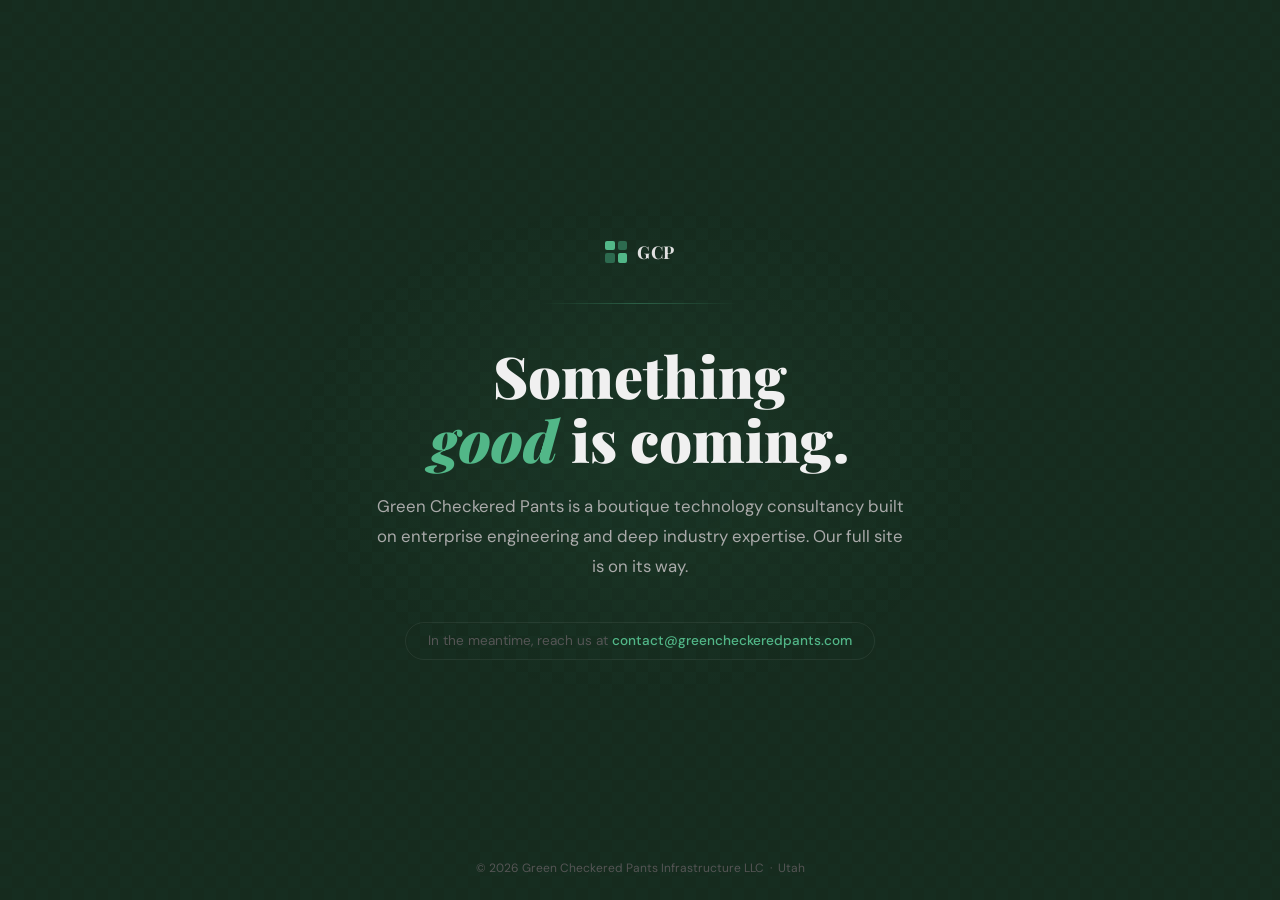
==== index.html @ 7442870a "initial website files" ====
<!DOCTYPE html>
<html lang="en">
<head>
<meta charset="UTF-8">
<meta name="viewport" content="width=device-width, initial-scale=1.0">
<title>Green Checkered Pants — Coming Soon</title>
<link rel="preconnect" href="https://fonts.googleapis.com">
<link rel="stylesheet" href="https://fonts.googleapis.com/css2?family=Playfair+Display:ital,wght@0,400;0,700;0,900;1,400&family=DM+Sans:wght@300;400;500;600&display=swap">
<style>
*, *::before, *::after { box-sizing: border-box; margin: 0; padding: 0; }

:root {
  --bg:        #162b1e;
  --green-hi:  #52b788;
  --green-mid: #40916c;
  --green-lo:  #2d6a4f;
  --text:      #e0e0e0;
  --text-mid:  #aaa;
  --text-lo:   #555;
  --border:    rgba(255,255,255,0.07);
  --font-display: 'Playfair Display', Georgia, serif;
  --font-body:    'DM Sans', system-ui, sans-serif;
}

html, body {
  height: 100%;
}

body {
  background: var(--bg);
  color: var(--text);
  font-family: var(--font-body);
  display: flex;
  flex-direction: column;
  align-items: center;
  justify-content: center;
  min-height: 100vh;
  overflow: hidden;
  position: relative;
}

/* Checker background */
body::before {
  content: '';
  position: fixed; inset: 0; z-index: 0; pointer-events: none;
  background-image: repeating-conic-gradient(var(--green-lo) 0% 25%, transparent 0% 50%);
  background-size: 24px 24px;
  opacity: 0.05;
}

/* Soft radial glow behind content */
body::after {
  content: '';
  position: fixed;
  top: 50%; left: 50%;
  transform: translate(-50%, -50%);
  width: 700px; height: 500px;
  background: radial-gradient(ellipse, rgba(82,183,136,0.07) 0%, transparent 70%);
  z-index: 0; pointer-events: none;
}

.wrap {
  position: relative; z-index: 1;
  text-align: center;
  padding: 2rem;
  max-width: 600px;
  animation: fadeUp 1s ease both;
}

/* Logo mark */
.logo {
  display: flex; align-items: center; justify-content: center;
  gap: 10px; margin-bottom: 2.5rem;
}
.checker-icon {
  display: grid; grid-template-columns: 1fr 1fr; gap: 3px;
  width: 22px; height: 22px;
}
.checker-icon span { border-radius: 2px; }
.checker-icon span:nth-child(1),
.checker-icon span:nth-child(4) { background: var(--green-hi); }
.checker-icon span:nth-child(2),
.checker-icon span:nth-child(3) { background: var(--green-lo); }

.logo-text {
  font-family: var(--font-display);
  font-size: 1.1rem; font-weight: 700;
  color: var(--text);
  letter-spacing: 0.02em;
}

/* Divider */
.divider {
  height: 1px;
  background: linear-gradient(90deg, transparent, var(--green-mid), transparent);
  width: 200px; margin: 0 auto 2.5rem;
  opacity: 0.5;
}

/* Headline */
h1 {
  font-family: var(--font-display);
  font-size: clamp(2.4rem, 6vw, 3.6rem);
  font-weight: 900;
  color: #f0f0f0;
  line-height: 1.1;
  margin-bottom: 1.25rem;
}
h1 em {
  font-style: italic;
  color: var(--green-hi);
}

.tagline {
  font-size: 1.05rem;
  color: var(--text-mid);
  line-height: 1.8;
  margin-bottom: 2.5rem;
}

/* Contact nudge */
.contact-nudge {
  display: inline-block;
  font-size: 0.85rem;
  color: var(--text-lo);
  border: 1px solid rgba(255,255,255,0.07);
  border-radius: 24px;
  padding: 0.6rem 1.4rem;
}
.contact-nudge a {
  color: var(--green-hi);
  text-decoration: none;
  font-weight: 500;
}
.contact-nudge a:hover { text-decoration: underline; }

/* Footer */
footer {
  position: fixed; bottom: 1.5rem; left: 0; right: 0;
  text-align: center;
  font-size: 0.75rem;
  color: var(--text-lo);
  z-index: 1;
}

@keyframes fadeUp {
  from { opacity: 0; transform: translateY(20px); }
  to   { opacity: 1; transform: translateY(0); }
}

@media (prefers-reduced-motion: reduce) {
  .wrap { animation: none; }
}
</style>
</head>
<body>

<div class="wrap">

  <div class="logo">
    <span class="checker-icon">
      <span></span><span></span><span></span><span></span>
    </span>
    <span class="logo-text">GCP</span>
  </div>

  <div class="divider"></div>

  <h1>Something<br><em>good</em> is coming.</h1>

  <p class="tagline">
    Green Checkered Pants is a boutique technology consultancy built on enterprise engineering and deep industry expertise. Our full site is on its way.
  </p>

  <div class="contact-nudge">
    In the meantime, reach us at <a href="mailto:contact@greencheckeredpants.com">contact@greencheckeredpants.com</a>
  </div>

</div>

<footer>
  &copy; 2026 Green Checkered Pants Infrastructure LLC &nbsp;·&nbsp; Utah
</footer>

</body>
</html>
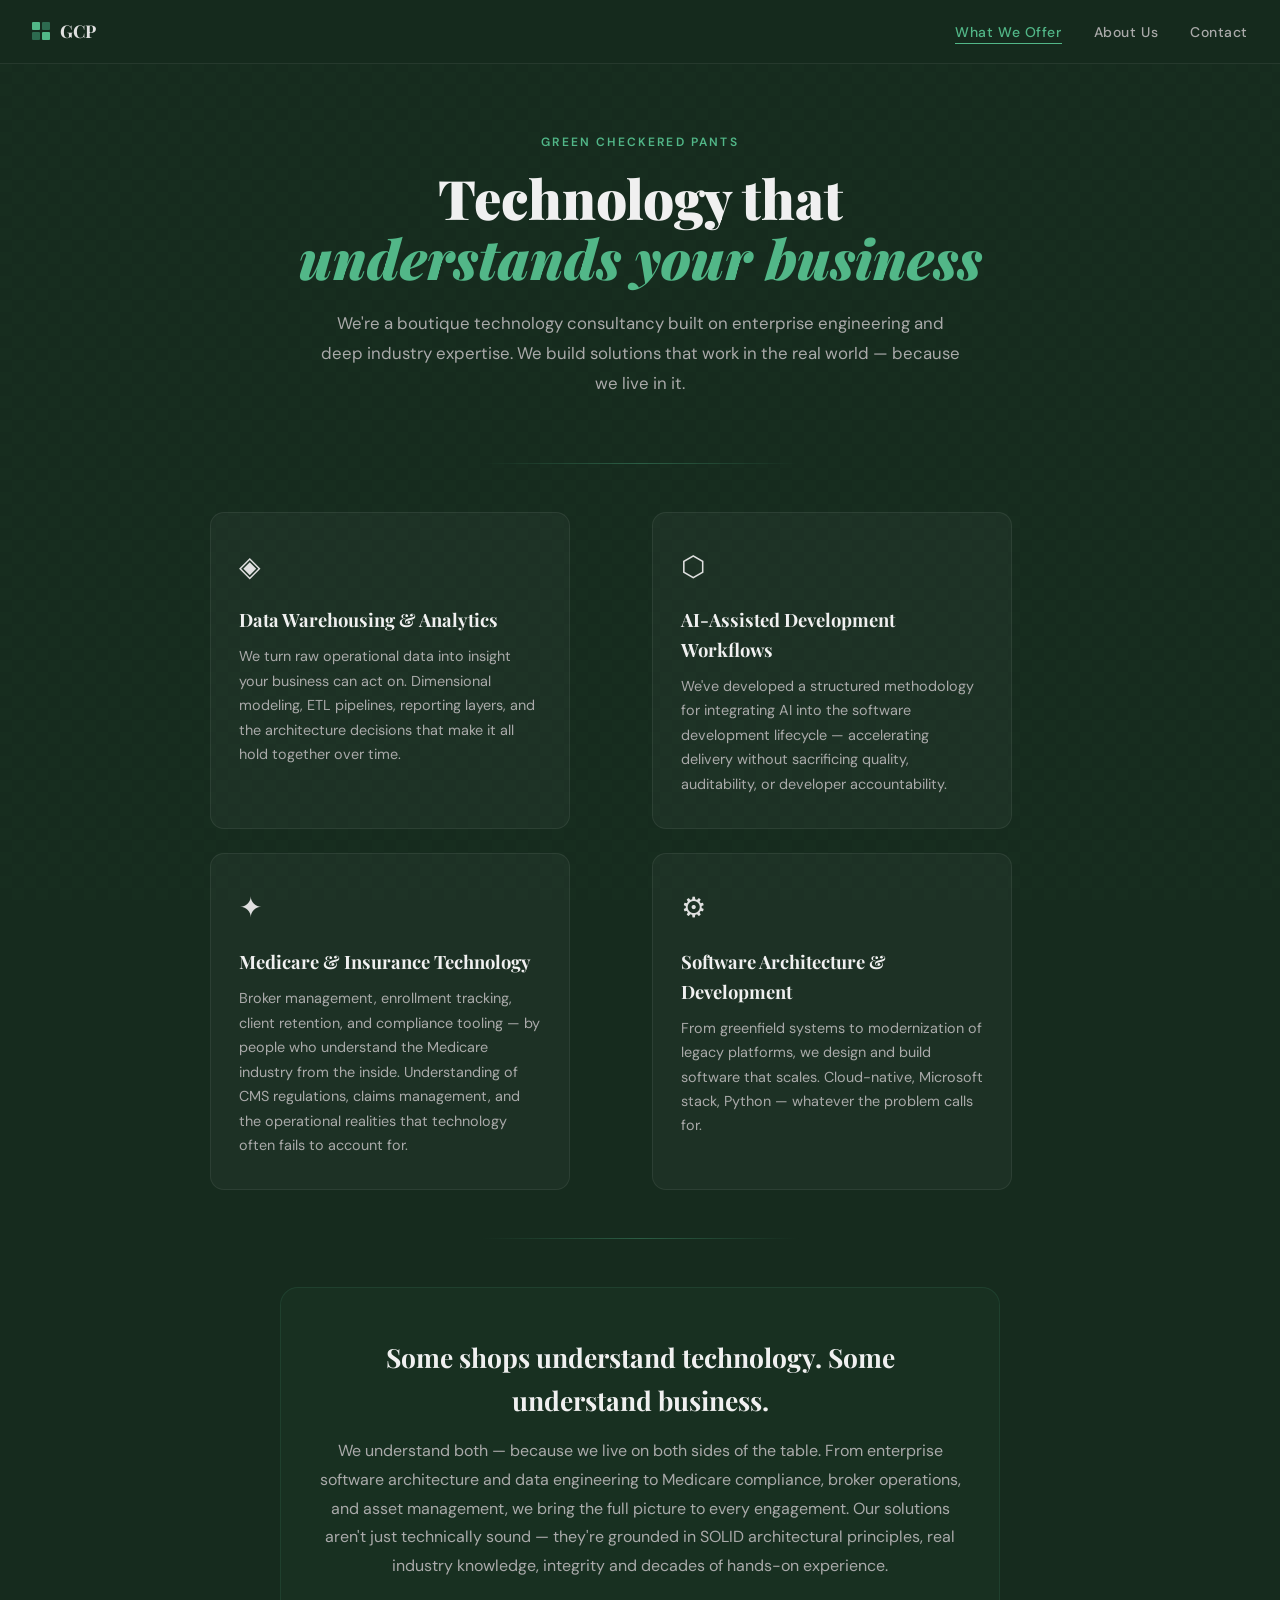
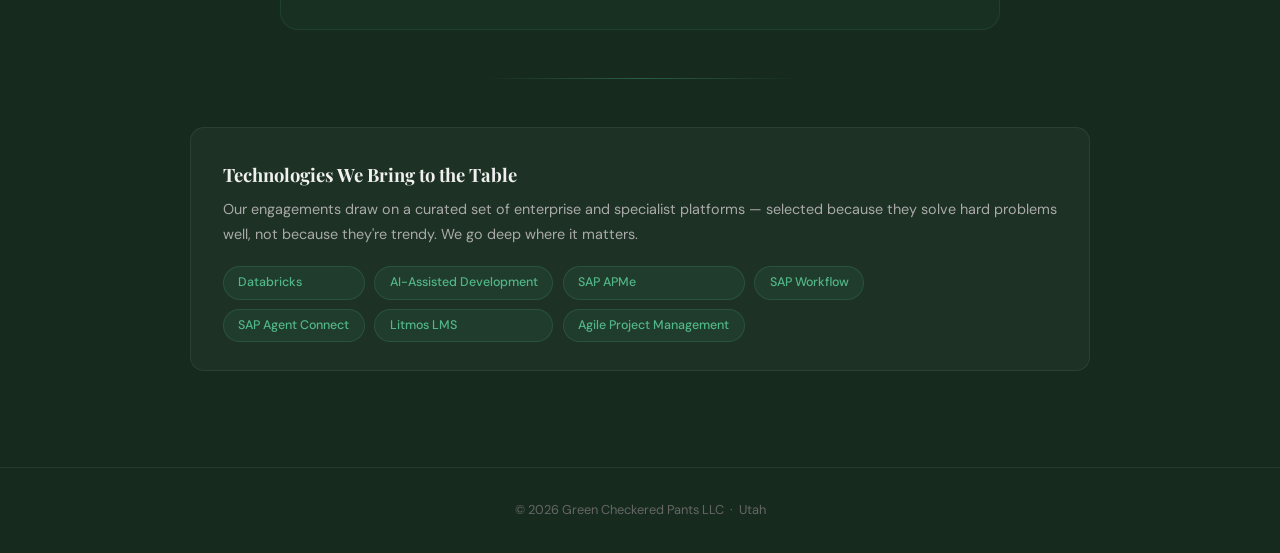
==== commit c34cd906: "updating all files" ====
--- a/index.html
+++ b/index.html
@@ -3,183 +3,90 @@
 <head>
 <meta charset="UTF-8">
 <meta name="viewport" content="width=device-width, initial-scale=1.0">
-<title>Green Checkered Pants — Coming Soon</title>
-<link rel="preconnect" href="https://fonts.googleapis.com">
-<link rel="stylesheet" href="https://fonts.googleapis.com/css2?family=Playfair+Display:ital,wght@0,400;0,700;0,900;1,400&family=DM+Sans:wght@300;400;500;600&display=swap">
-<style>
-*, *::before, *::after { box-sizing: border-box; margin: 0; padding: 0; }
-
-:root {
-  --bg:        #162b1e;
-  --green-hi:  #52b788;
-  --green-mid: #40916c;
-  --green-lo:  #2d6a4f;
-  --text:      #e0e0e0;
-  --text-mid:  #aaa;
-  --text-lo:   #555;
-  --border:    rgba(255,255,255,0.07);
-  --font-display: 'Playfair Display', Georgia, serif;
-  --font-body:    'DM Sans', system-ui, sans-serif;
-}
-
-html, body {
-  height: 100%;
-}
-
-body {
-  background: var(--bg);
-  color: var(--text);
-  font-family: var(--font-body);
-  display: flex;
-  flex-direction: column;
-  align-items: center;
-  justify-content: center;
-  min-height: 100vh;
-  overflow: hidden;
-  position: relative;
-}
-
-/* Checker background */
-body::before {
-  content: '';
-  position: fixed; inset: 0; z-index: 0; pointer-events: none;
-  background-image: repeating-conic-gradient(var(--green-lo) 0% 25%, transparent 0% 50%);
-  background-size: 24px 24px;
-  opacity: 0.05;
-}
-
-/* Soft radial glow behind content */
-body::after {
-  content: '';
-  position: fixed;
-  top: 50%; left: 50%;
-  transform: translate(-50%, -50%);
-  width: 700px; height: 500px;
-  background: radial-gradient(ellipse, rgba(82,183,136,0.07) 0%, transparent 70%);
-  z-index: 0; pointer-events: none;
-}
-
-.wrap {
-  position: relative; z-index: 1;
-  text-align: center;
-  padding: 2rem;
-  max-width: 600px;
-  animation: fadeUp 1s ease both;
-}
-
-/* Logo mark */
-.logo {
-  display: flex; align-items: center; justify-content: center;
-  gap: 10px; margin-bottom: 2.5rem;
-}
-.checker-icon {
-  display: grid; grid-template-columns: 1fr 1fr; gap: 3px;
-  width: 22px; height: 22px;
-}
-.checker-icon span { border-radius: 2px; }
-.checker-icon span:nth-child(1),
-.checker-icon span:nth-child(4) { background: var(--green-hi); }
-.checker-icon span:nth-child(2),
-.checker-icon span:nth-child(3) { background: var(--green-lo); }
-
-.logo-text {
-  font-family: var(--font-display);
-  font-size: 1.1rem; font-weight: 700;
-  color: var(--text);
-  letter-spacing: 0.02em;
-}
-
-/* Divider */
-.divider {
-  height: 1px;
-  background: linear-gradient(90deg, transparent, var(--green-mid), transparent);
-  width: 200px; margin: 0 auto 2.5rem;
-  opacity: 0.5;
-}
-
-/* Headline */
-h1 {
-  font-family: var(--font-display);
-  font-size: clamp(2.4rem, 6vw, 3.6rem);
-  font-weight: 900;
-  color: #f0f0f0;
-  line-height: 1.1;
-  margin-bottom: 1.25rem;
-}
-h1 em {
-  font-style: italic;
-  color: var(--green-hi);
-}
-
-.tagline {
-  font-size: 1.05rem;
-  color: var(--text-mid);
-  line-height: 1.8;
-  margin-bottom: 2.5rem;
-}
-
-/* Contact nudge */
-.contact-nudge {
-  display: inline-block;
-  font-size: 0.85rem;
-  color: var(--text-lo);
-  border: 1px solid rgba(255,255,255,0.07);
-  border-radius: 24px;
-  padding: 0.6rem 1.4rem;
-}
-.contact-nudge a {
-  color: var(--green-hi);
-  text-decoration: none;
-  font-weight: 500;
-}
-.contact-nudge a:hover { text-decoration: underline; }
-
-/* Footer */
-footer {
-  position: fixed; bottom: 1.5rem; left: 0; right: 0;
-  text-align: center;
-  font-size: 0.75rem;
-  color: var(--text-lo);
-  z-index: 1;
-}
-
-@keyframes fadeUp {
-  from { opacity: 0; transform: translateY(20px); }
-  to   { opacity: 1; transform: translateY(0); }
-}
-
-@media (prefers-reduced-motion: reduce) {
-  .wrap { animation: none; }
-}
-</style>
+<title>Green Checkered Pants — What We Offer</title>
+<link rel="stylesheet" href="style.css">
 </head>
 <body>
 
-<div class="wrap">
-
-  <div class="logo">
+<nav>
+  <a class="nav-logo" href="index.html">
     <span class="checker-icon">
       <span></span><span></span><span></span><span></span>
     </span>
-    <span class="logo-text">GCP</span>
+    GCP
+  </a>
+  <ul class="nav-links">
+    <li><a href="index.html" class="active">What We Offer</a></li>
+    <li><a href="about.html">About Us</a></li>
+    <li><a href="contact.html">Contact</a></li>
+  </ul>
+</nav>
+
+<main class="container">
+
+  <header class="page-header">
+    <span class="eyebrow">Green Checkered Pants</span>
+    <h1>Technology that<br><em>understands your business</em></h1>
+    <p>We're a boutique technology consultancy built on enterprise engineering and deep industry expertise. We build solutions that work in the real world — because we live in it.</p>
+  </header>
+
+  <div class="divider"></div>
+
+  <div class="card-grid card-grid-2x2">
+
+    <div class="card fade-1">
+      <div class="card-icon">◈</div>
+      <h3>Data Warehousing &amp; Analytics</h3>
+      <p>We turn raw operational data into insight your business can act on. Dimensional modeling, ETL pipelines, reporting layers, and the architecture decisions that make it all hold together over time.</p>
+    </div>
+
+    <div class="card fade-2">
+      <div class="card-icon">⬡</div>
+      <h3>AI-Assisted Development Workflows</h3>
+      <p>We've developed a structured methodology for integrating AI into the software development lifecycle — accelerating delivery without sacrificing quality, auditability, or developer accountability.</p>
+    </div>
+
+    <div class="card fade-3">
+      <div class="card-icon">✦</div>
+      <h3>Medicare &amp; Insurance Technology</h3>
+      <p>Broker management, enrollment tracking, client retention, and compliance tooling — by people who understand the Medicare industry from the inside. Understanding of CMS regulations, claims management, and the operational realities that technology often fails to account for.</p>
+    </div>
+
+    <div class="card fade-4">
+      <div class="card-icon">⚙</div>
+      <h3>Software Architecture &amp; Development</h3>
+      <p>From greenfield systems to modernization of legacy platforms, we design and build software that scales. Cloud-native, Microsoft stack, Python — whatever the problem calls for.</p>
+    </div>
+
   </div>
 
   <div class="divider"></div>
 
-  <h1>Something<br><em>good</em> is coming.</h1>
-
-  <p class="tagline">
-    Green Checkered Pants is a boutique technology consultancy built on enterprise engineering and deep industry expertise. Our full site is on its way.
-  </p>
-
-  <div class="contact-nudge">
-    In the meantime, reach us at <a href="mailto:contact@greencheckeredpants.com">contact@greencheckeredpants.com</a>
+  <div class="together fade-5">
+    <h2>Some shops understand technology. Some understand business.</h2>
+    <p>We understand both — because we live on both sides of the table. From enterprise software architecture and data engineering to Medicare compliance, broker operations, and asset management, we bring the full picture to every engagement. Our solutions aren't just technically sound — they're grounded in SOLID architectural principles, real industry knowledge, integrity and decades of hands-on experience.</p>
   </div>
 
-</div>
+  <div class="divider"></div>
+
+  <div class="tech-card fade-6">
+    <h3>Technologies We Bring to the Table</h3>
+    <p>Our engagements draw on a curated set of enterprise and specialist platforms — selected because they solve hard problems well, not because they're trendy. We go deep where it matters.</p>
+    <div class="tech-tags">
+      <span class="tech-tag">Databricks</span>
+      <span class="tech-tag">AI-Assisted Development</span>
+      <span class="tech-tag">SAP APMe</span>
+      <span class="tech-tag">SAP Workflow</span>
+      <span class="tech-tag">SAP Agent Connect</span>
+      <span class="tech-tag">Litmos LMS</span>
+      <span class="tech-tag">Agile Project Management</span>
+    </div>
+  </div>
+
+</main>
 
 <footer>
-  &copy; 2026 Green Checkered Pants Infrastructure LLC &nbsp;·&nbsp; Utah
+  <p>&copy; 2026 Green Checkered Pants LLC &nbsp;·&nbsp; Utah</p>
 </footer>
 
 </body>
--- a/style.css
+++ b/style.css
@@ -0,0 +1,471 @@
+/* =============================================
+   Green Checkered Pants — Site Stylesheet
+   Dark editorial feel, green palette
+   Playfair Display / DM Sans
+   ============================================= */
+
+@import url('https://fonts.googleapis.com/css2?family=Playfair+Display:ital,wght@0,400;0,700;0,900;1,400&family=DM+Sans:wght@300;400;500;600&display=swap');
+
+*, *::before, *::after { box-sizing: border-box; margin: 0; padding: 0; }
+
+:root {
+  --bg:          #162b1e;
+  --bg2:         #1a3024;
+  --surface:     rgba(255,255,255,0.03);
+  --border:      rgba(255,255,255,0.07);
+  --border-hi:   rgba(82,183,136,0.28);
+  --green-hi:    #52b788;
+  --green-mid:   #40916c;
+  --green-lo:    #2d6a4f;
+  --blue-hi:     #70a1d7;
+  --text:        #e0e0e0;
+  --text-mid:    #aaa;
+  --text-lo:     #666;
+  --font-display: 'Playfair Display', Georgia, serif;
+  --font-body:    'DM Sans', system-ui, sans-serif;
+}
+
+html { scroll-behavior: smooth; }
+
+body {
+  background: var(--bg);
+  color: var(--text);
+  font-family: var(--font-body);
+  font-size: 16px;
+  line-height: 1.6;
+  min-height: 100vh;
+  overflow-x: hidden;
+  position: relative;
+}
+
+/* Checker bg */
+body::before {
+  content: '';
+  position: fixed; inset: 0;
+  z-index: 0; pointer-events: none;
+  background-image: repeating-conic-gradient(var(--green-lo) 0% 25%, transparent 0% 50%);
+  background-size: 24px 24px;
+  opacity: 0.04;
+}
+
+/* ---- NAV ---- */
+nav {
+  position: sticky; top: 0; z-index: 100;
+  background: rgba(22,43,30,0.92);
+  backdrop-filter: blur(12px);
+  border-bottom: 1px solid var(--border);
+  padding: 0 2rem;
+  display: flex; align-items: center; justify-content: space-between;
+  height: 64px;
+}
+
+.nav-logo {
+  display: flex; align-items: center; gap: 10px;
+  text-decoration: none;
+  font-family: var(--font-display);
+  font-size: 1.1rem;
+  font-weight: 700;
+  color: var(--text);
+}
+
+.nav-logo .checker-icon {
+  display: grid; grid-template-columns: 1fr 1fr; gap: 2px;
+  width: 18px; height: 18px;
+}
+.nav-logo .checker-icon span {
+  width: 8px; height: 8px; border-radius: 1px;
+}
+.nav-logo .checker-icon span:nth-child(1),
+.nav-logo .checker-icon span:nth-child(4) { background: var(--green-hi); }
+.nav-logo .checker-icon span:nth-child(2),
+.nav-logo .checker-icon span:nth-child(3) { background: var(--green-lo); }
+
+.nav-links {
+  display: flex; gap: 2rem; list-style: none;
+}
+.nav-links a {
+  text-decoration: none;
+  font-size: 0.875rem;
+  font-weight: 500;
+  color: var(--text-mid);
+  letter-spacing: 0.04em;
+  transition: color 0.2s;
+  padding-bottom: 2px;
+  border-bottom: 1px solid transparent;
+}
+.nav-links a:hover,
+.nav-links a.active {
+  color: var(--green-hi);
+  border-bottom-color: var(--green-hi);
+}
+
+/* ---- LAYOUT ---- */
+.container {
+  position: relative; z-index: 1;
+  max-width: 1120px; margin: 0 auto;
+  padding: 4rem 2rem 6rem;
+}
+
+/* ---- DIVIDER ---- */
+.divider {
+  height: 1px;
+  background: linear-gradient(90deg, transparent, var(--green-mid), transparent);
+  max-width: 320px; margin: 3rem auto;
+  opacity: 0.5;
+}
+
+/* ---- HERO / PAGE HEADER ---- */
+.page-header {
+  text-align: center; margin-bottom: 4rem;
+  animation: fadeUp 0.9s ease both;
+}
+.eyebrow {
+  display: inline-block;
+  font-size: 0.75rem;
+  font-weight: 600;
+  letter-spacing: 0.18em;
+  text-transform: uppercase;
+  color: var(--green-hi);
+  margin-bottom: 1rem;
+}
+.page-header h1 {
+  font-family: var(--font-display);
+  font-size: clamp(2.2rem, 5vw, 3.4rem);
+  font-weight: 900;
+  color: #f0f0f0;
+  line-height: 1.1;
+  margin-bottom: 1.25rem;
+}
+.page-header h1 em {
+  font-style: italic;
+  color: var(--green-hi);
+}
+.page-header p {
+  font-size: 1.05rem;
+  color: var(--text-mid);
+  max-width: 640px; margin: 0 auto;
+  line-height: 1.8;
+}
+
+/* ---- CARDS ---- */
+.card-grid {
+  display: flex; flex-wrap: wrap; gap: 1.5rem;
+  justify-content: center;
+}
+.card-grid-2x2 {
+  display: grid;
+  grid-template-columns: repeat(2, 1fr);
+  gap: 1.5rem;
+  max-width: 860px;
+  margin: 0 auto;
+}
+.card {
+  flex: 1 1 300px; max-width: 360px;
+  background: var(--surface);
+  border: 1px solid var(--border);
+  border-radius: 14px;
+  padding: 2rem 1.75rem;
+  transition: border-color 0.3s, transform 0.3s, box-shadow 0.3s;
+}
+.card:hover {
+  border-color: var(--border-hi);
+  transform: translateY(-3px);
+  box-shadow: 0 12px 32px rgba(82,183,136,0.08);
+}
+.card-icon {
+  font-size: 1.75rem; margin-bottom: 1rem;
+}
+.card h3 {
+  font-family: var(--font-display);
+  font-size: 1.15rem; font-weight: 700;
+  color: #f0f0f0; margin-bottom: 0.6rem;
+}
+.card p {
+  font-size: 0.9rem; color: var(--text-mid);
+  line-height: 1.7;
+}
+
+/* ---- COMPANY VALUES ---- */
+.values-section {
+  max-width: 860px; margin: 0 auto 3.5rem;
+}
+.values-section h2 {
+  font-family: var(--font-display);
+  font-size: 1.65rem; font-weight: 700;
+  color: #f0f0f0;
+  text-align: center;
+  margin-bottom: 1.75rem;
+}
+.values-list {
+  display: flex; flex-direction: column; gap: 0.85rem;
+  background: var(--surface);
+  border: 1px solid var(--border);
+  border-radius: 14px;
+  padding: 1.75rem 2rem;
+  transition: border-color 0.3s;
+}
+.values-list:hover { border-color: var(--border-hi); }
+.value-item {
+  display: flex; align-items: flex-start; gap: 1rem;
+}
+.value-dot {
+  flex-shrink: 0;
+  width: 8px; height: 8px;
+  border-radius: 50%;
+  background: var(--green-hi);
+  margin-top: 0.45rem;
+  opacity: 0.8;
+}
+.value-item p {
+  font-size: 0.95rem;
+  color: var(--text-mid);
+  line-height: 1.65;
+}
+
+/* ---- FOUNDER CARDS ---- */
+.founder-grid {
+  display: flex; flex-wrap: wrap; gap: 2rem;
+  justify-content: center; margin-bottom: 4rem;
+}
+.founder-card {
+  flex: 1 1 380px; max-width: 520px;
+  background: var(--surface);
+  border-radius: 18px;
+  padding: 2.5rem 2rem;
+  transition: border-color 0.3s, transform 0.3s;
+}
+.founder-card.scott { border: 1px solid rgba(82,183,136,0.2); }
+.founder-card.tammy { border: 1px solid rgba(112,161,215,0.2); }
+.founder-card.scott:hover { border-color: var(--green-hi); }
+.founder-card.tammy:hover { border-color: var(--blue-hi); }
+.founder-card:hover { transform: translateY(-3px); }
+
+.founder-name {
+  font-family: var(--font-display);
+  font-size: 1.6rem; font-weight: 900;
+  margin-bottom: 0.25rem;
+}
+.founder-card.scott .founder-name { color: var(--green-hi); }
+.founder-card.tammy .founder-name { color: var(--blue-hi); }
+
+.founder-role {
+  font-size: 0.8rem; font-weight: 600;
+  letter-spacing: 0.14em; text-transform: uppercase;
+  margin-bottom: 1.25rem;
+}
+.founder-card.scott .founder-role { color: rgba(82,183,136,0.6); }
+.founder-card.tammy .founder-role { color: rgba(112,161,215,0.6); }
+
+.founder-bio {
+  font-size: 0.92rem; color: var(--text-mid);
+  line-height: 1.75; margin-bottom: 1.5rem;
+}
+
+.skill-tags {
+  display: flex; flex-wrap: wrap; gap: 0.5rem;
+}
+.skill-tag {
+  font-size: 0.75rem; font-weight: 500;
+  padding: 0.3rem 0.75rem; border-radius: 20px;
+}
+.founder-card.scott .skill-tag {
+  background: rgba(82,183,136,0.1);
+  color: var(--green-hi);
+  border: 1px solid rgba(82,183,136,0.2);
+}
+.founder-card.tammy .skill-tag {
+  background: rgba(112,161,215,0.1);
+  color: var(--blue-hi);
+  border: 1px solid rgba(112,161,215,0.2);
+}
+
+/* ---- TECH STACK CARD ---- */
+.tech-card {
+  max-width: 900px; margin: 0 auto;
+  background: var(--surface);
+  border: 1px solid var(--border);
+  border-radius: 14px;
+  padding: 2rem 2rem 1.75rem;
+  transition: border-color 0.3s;
+}
+.tech-card:hover { border-color: var(--border-hi); }
+.tech-card h3 {
+  font-family: var(--font-display);
+  font-size: 1.15rem; font-weight: 700;
+  color: #f0f0f0; margin-bottom: 0.5rem;
+}
+.tech-card > p {
+  font-size: 0.9rem; color: var(--text-mid);
+  line-height: 1.7; margin-bottom: 1.25rem;
+}
+.tech-tags {
+  display: grid;
+  grid-template-columns: repeat(4, auto);
+  justify-content: start;
+  gap: 0.6rem;
+}
+.tech-tag {
+  font-size: 0.78rem; font-weight: 500;
+  padding: 0.35rem 0.9rem; border-radius: 20px;
+  background: rgba(82,183,136,0.08);
+  color: var(--green-hi);
+  border: 1px solid rgba(82,183,136,0.18);
+}
+
+/* ---- PRIVACY NOTE ---- */
+.privacy-note {
+  background: rgba(82,183,136,0.04);
+  border: 1px solid rgba(82,183,136,0.12);
+  border-radius: 12px;
+  padding: 1.25rem 1.5rem;
+  margin-top: 2rem;
+  font-size: 0.85rem;
+  color: var(--text-mid);
+  line-height: 1.7;
+}
+.privacy-note strong { color: var(--green-hi); font-weight: 600; }
+
+
+.together {
+  text-align: center; max-width: 720px; margin: 0 auto;
+  padding: 3rem 2rem;
+  background: rgba(82,183,136,0.04);
+  border: 1px solid rgba(82,183,136,0.12);
+  border-radius: 18px;
+}
+.together h2 {
+  font-family: var(--font-display);
+  font-size: 1.65rem; font-weight: 700;
+  color: #f0f0f0; margin-bottom: 1rem;
+}
+.together p {
+  font-size: 1rem; color: var(--text-mid);
+  line-height: 1.8;
+}
+
+/* ---- CONTACT FORM ---- */
+.contact-grid {
+  display: flex; flex-wrap: wrap; gap: 3rem;
+  align-items: flex-start;
+}
+.contact-info {
+  flex: 1 1 280px; max-width: 340px;
+}
+.contact-info h2 {
+  font-family: var(--font-display);
+  font-size: 1.5rem; font-weight: 700;
+  color: #f0f0f0; margin-bottom: 1rem;
+}
+.contact-info p {
+  font-size: 0.95rem; color: var(--text-mid);
+  line-height: 1.75; margin-bottom: 1.5rem;
+}
+.contact-detail {
+  display: flex; align-items: center; gap: 0.6rem;
+  font-size: 0.9rem; color: var(--green-hi);
+  margin-bottom: 0.75rem;
+}
+.contact-form-wrap { flex: 1 1 380px; }
+
+form {
+  background: var(--surface);
+  border: 1px solid var(--border);
+  border-radius: 18px;
+  padding: 2.5rem 2rem;
+}
+.form-row {
+  display: flex; gap: 1rem; margin-bottom: 1.25rem;
+}
+.form-group {
+  flex: 1; display: flex; flex-direction: column; gap: 0.4rem;
+}
+.form-group label {
+  font-size: 0.78rem; font-weight: 600;
+  letter-spacing: 0.08em; text-transform: uppercase;
+  color: var(--text-mid);
+}
+.form-group input,
+.form-group select,
+.form-group textarea {
+  background: rgba(255,255,255,0.04);
+  border: 1px solid var(--border);
+  border-radius: 8px;
+  padding: 0.75rem 1rem;
+  color: var(--text);
+  font-family: var(--font-body);
+  font-size: 0.95rem;
+  transition: border-color 0.25s, box-shadow 0.25s;
+  width: 100%;
+}
+.form-group input:focus,
+.form-group select:focus,
+.form-group textarea:focus {
+  outline: none;
+  border-color: var(--green-hi);
+  box-shadow: 0 0 0 3px rgba(82,183,136,0.12);
+}
+.form-group select option { background: #1a2c20; }
+.form-group textarea { resize: vertical; min-height: 100px; }
+
+.btn-primary {
+  display: inline-block; width: 100%;
+  padding: 0.9rem 2rem;
+  background: linear-gradient(135deg, var(--green-mid), var(--green-lo));
+  border: none; border-radius: 10px;
+  color: #f0f0f0;
+  font-family: var(--font-body); font-size: 0.95rem; font-weight: 600;
+  letter-spacing: 0.04em;
+  cursor: pointer;
+  transition: opacity 0.2s, transform 0.2s;
+  margin-top: 1rem;
+}
+.btn-primary:hover { opacity: 0.9; transform: translateY(-1px); }
+
+.form-success {
+  display: none;
+  text-align: center; padding: 2rem;
+}
+.form-success .check {
+  font-size: 2.5rem; margin-bottom: 1rem;
+}
+.form-success h3 {
+  font-family: var(--font-display); font-size: 1.4rem;
+  color: var(--green-hi); margin-bottom: 0.5rem;
+}
+.form-success p { color: var(--text-mid); font-size: 0.95rem; }
+
+/* ---- FOOTER ---- */
+footer {
+  position: relative; z-index: 1;
+  border-top: 1px solid var(--border);
+  padding: 2rem;
+  text-align: center;
+  font-size: 0.8rem; color: var(--text-lo);
+}
+footer a { color: var(--green-hi); text-decoration: none; }
+
+/* ---- ANIMATIONS ---- */
+@keyframes fadeUp {
+  from { opacity: 0; transform: translateY(18px); }
+  to   { opacity: 1; transform: translateY(0); }
+}
+.fade-1 { animation: fadeUp 0.8s ease 0.1s both; }
+.fade-2 { animation: fadeUp 0.8s ease 0.25s both; }
+.fade-3 { animation: fadeUp 0.8s ease 0.4s both; }
+.fade-4 { animation: fadeUp 0.8s ease 0.55s both; }
+.fade-5 { animation: fadeUp 0.8s ease 0.7s both; }
+.fade-6 { animation: fadeUp 0.8s ease 0.85s both; }
+
+/* ---- RESPONSIVE ---- */
+@media (max-width: 680px) {
+  nav { padding: 0 1rem; }
+  .nav-links { gap: 1.25rem; }
+  .container { padding: 3rem 1.25rem 5rem; }
+  .form-row { flex-direction: column; }
+  .contact-grid { gap: 2rem; }
+  .card-grid-2x2 { grid-template-columns: 1fr; }
+  .tech-tags { grid-template-columns: repeat(2, auto); }
+}
+@media (prefers-reduced-motion: reduce) {
+  *, *::before, *::after { animation: none !important; transition: none !important; }
+}
